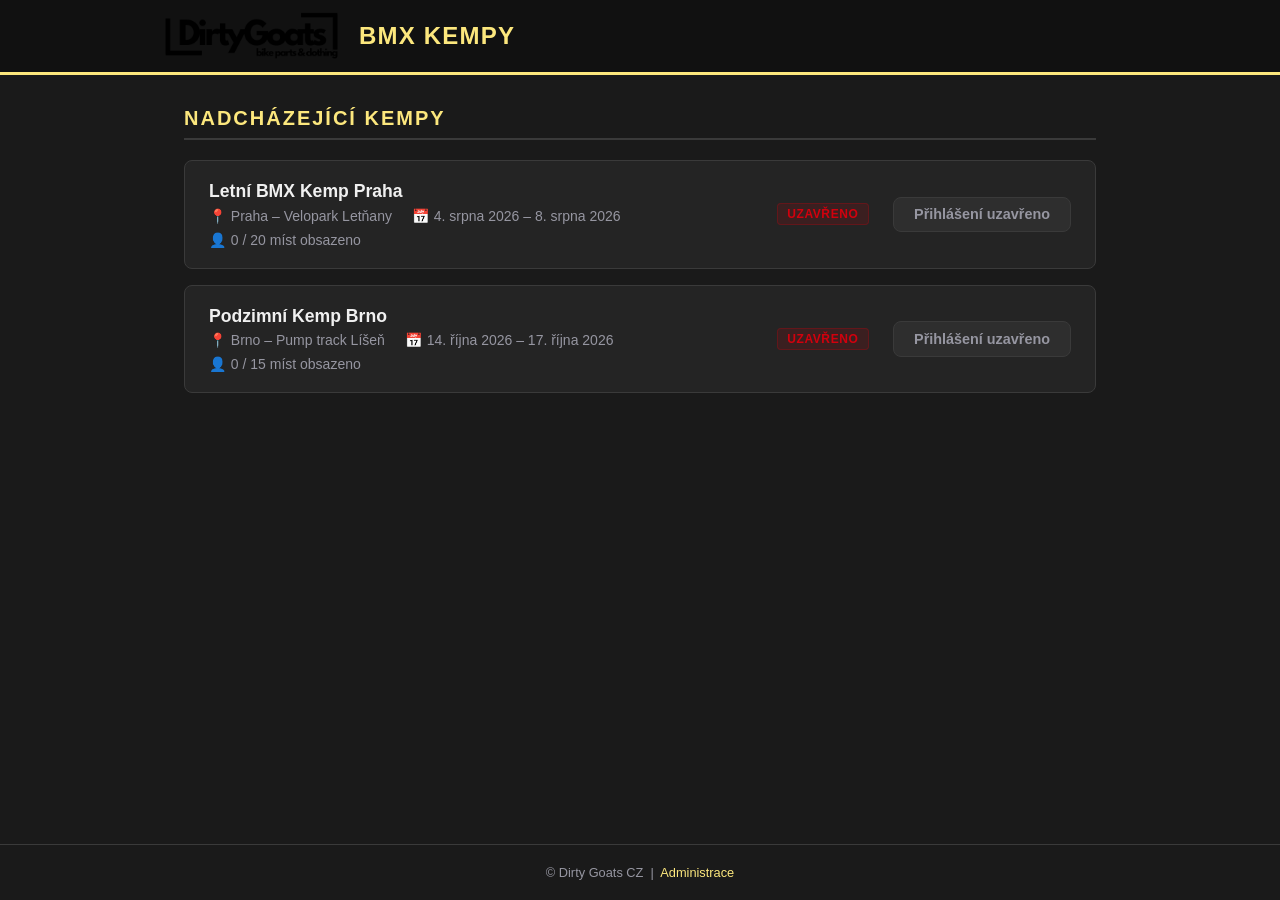
==== index.html @ 601b9ce9 "Initial commit — Dirty Goats BMX Kemp registration site Static GitHub Pages site with public camp li" ====
<!DOCTYPE html>
<html lang="cs">
<head>
  <meta charset="UTF-8">
  <meta name="viewport" content="width=device-width, initial-scale=1.0">
  <title>Dirty Goats – BMX Kempy</title>
  <link rel="icon" href="assets/logo.png">
  <link rel="stylesheet" href="assets/style.css">
</head>
<body>

  <header class="site-header">
    <div class="header-inner">
      <a href="index.html" class="logo-link">
        <img src="assets/logo.png" alt="Dirty Goats" class="logo">
      </a>
      <h1 class="site-title">BMX Kempy</h1>
    </div>
  </header>

  <main class="main-content">
    <section class="camps-section">
      <h2 class="section-title">Nadcházející kempy</h2>
      <div id="camps-list" class="camps-list">
        <div class="loading">Načítám kempy…</div>
      </div>
    </section>
  </main>

  <footer class="site-footer">
    <p>&copy; Dirty Goats CZ &nbsp;|&nbsp; <a href="admin/index.html">Administrace</a></p>
  </footer>

  <!-- Registration modal -->
  <div id="reg-modal" class="modal-overlay hidden" role="dialog" aria-modal="true" aria-labelledby="modal-title">
    <div class="modal-box">
      <button class="modal-close" id="modal-close-btn" aria-label="Zavřít">&times;</button>
      <h2 id="modal-title" class="modal-heading">Přihlášení na kemp</h2>
      <p id="modal-camp-name" class="modal-subheading"></p>
      <form id="reg-form" novalidate>
        <div class="form-group">
          <label for="rider-name">Jméno a příjmení jezdce <span class="req">*</span></label>
          <input type="text" id="rider-name" name="riderName" autocomplete="name" required>
        </div>
        <div class="form-group">
          <label for="contact-name">Kontaktní osoba <span class="req">*</span></label>
          <input type="text" id="contact-name" name="contactName" autocomplete="off" required>
        </div>
        <div class="form-group">
          <label for="contact-phone">Telefon kontaktní osoby <span class="req">*</span></label>
          <input type="tel" id="contact-phone" name="contactPhone" autocomplete="tel" required>
        </div>
        <div id="form-error" class="form-error hidden"></div>
        <button type="submit" class="btn btn-primary btn-full">Přihlásit se</button>
      </form>
    </div>
  </div>

  <!-- Success modal -->
  <div id="success-modal" class="modal-overlay hidden" role="dialog" aria-modal="true">
    <div class="modal-box modal-box--success">
      <div class="success-icon">✓</div>
      <h2>Přihláška odeslána!</h2>
      <p id="success-message"></p>
      <button class="btn btn-primary" id="success-close-btn">Zavřít</button>
    </div>
  </div>

  <script src="assets/data.js"></script>
  <script src="assets/app.js"></script>
</body>
</html>
---- assets/style.css ----
/* ===== Reset & Base ===== */
*, *::before, *::after { box-sizing: border-box; margin: 0; padding: 0; }

:root {
  --bg:        #1a1a1a;
  --bg-card:   #242424;
  --bg-card2:  #2e2e2e;
  --yellow:    #fce77d;
  --yellow-dk: #d4b800;
  --red:       #d2000d;
  --text:      #f0f0f0;
  --text-muted:#9696a1;
  --border:    #3a3a3a;
  --radius:    8px;
  --font:      'Segoe UI', Arial, sans-serif;
}

html { font-size: 16px; scroll-behavior: smooth; }
body {
  background: var(--bg);
  color: var(--text);
  font-family: var(--font);
  min-height: 100vh;
  display: flex;
  flex-direction: column;
}

a { color: var(--yellow); text-decoration: none; }
a:hover { text-decoration: underline; }

/* ===== Header ===== */
.site-header {
  background: #111;
  border-bottom: 3px solid var(--yellow);
  padding: 0.75rem 1.5rem;
}
.header-inner {
  max-width: 960px;
  margin: 0 auto;
  display: flex;
  align-items: center;
  gap: 1rem;
}
.logo { height: 48px; display: block; }
.site-title {
  font-size: 1.5rem;
  font-weight: 700;
  color: var(--yellow);
  letter-spacing: 0.05em;
  text-transform: uppercase;
}

/* ===== Main ===== */
.main-content {
  flex: 1;
  max-width: 960px;
  width: 100%;
  margin: 2rem auto;
  padding: 0 1.5rem;
}

.section-title {
  font-size: 1.25rem;
  font-weight: 700;
  color: var(--yellow);
  text-transform: uppercase;
  letter-spacing: 0.1em;
  margin-bottom: 1.25rem;
  padding-bottom: 0.5rem;
  border-bottom: 2px solid var(--border);
}

/* ===== Camp cards ===== */
.camps-list {
  display: flex;
  flex-direction: column;
  gap: 1rem;
}

.camp-card {
  background: var(--bg-card);
  border: 1px solid var(--border);
  border-radius: var(--radius);
  padding: 1.25rem 1.5rem;
  display: flex;
  align-items: center;
  gap: 1.5rem;
  transition: border-color 0.2s;
}
.camp-card:hover { border-color: var(--yellow); }

.camp-info { flex: 1; }
.camp-name {
  font-size: 1.1rem;
  font-weight: 700;
  color: var(--text);
  margin-bottom: 0.35rem;
}
.camp-meta {
  font-size: 0.875rem;
  color: var(--text-muted);
  display: flex;
  flex-wrap: wrap;
  gap: 0.5rem 1.25rem;
}
.camp-meta span::before { margin-right: 0.3rem; }
.camp-place::before  { content: "📍"; }
.camp-dates::before  { content: "📅"; }
.camp-spots::before  { content: "👤"; }

.camp-status-badge {
  font-size: 0.75rem;
  font-weight: 700;
  padding: 0.2rem 0.6rem;
  border-radius: 4px;
  text-transform: uppercase;
  letter-spacing: 0.05em;
  white-space: nowrap;
}
.badge-open   { background: #0db56e22; color: #0db56e; border: 1px solid #0db56e44; }
.badge-closed { background: #d2000d22; color: #d2000d; border: 1px solid #d2000d44; }
.badge-full   { background: #fce77d22; color: #d4b800; border: 1px solid #fce77d44; }

/* ===== Buttons ===== */
.btn {
  display: inline-block;
  padding: 0.55rem 1.25rem;
  border-radius: var(--radius);
  font-size: 0.9rem;
  font-weight: 700;
  cursor: pointer;
  border: none;
  transition: background 0.15s, transform 0.1s;
  text-align: center;
  white-space: nowrap;
}
.btn:active { transform: scale(0.97); }

.btn-primary {
  background: var(--yellow);
  color: #1a1a1a;
}
.btn-primary:hover { background: var(--yellow-dk); text-decoration: none; }

.btn-disabled {
  background: var(--bg-card2);
  color: var(--text-muted);
  cursor: not-allowed;
  border: 1px solid var(--border);
}

.btn-full { width: 100%; }

/* ===== Empty state ===== */
.empty-state {
  text-align: center;
  padding: 3rem 1rem;
  color: var(--text-muted);
}
.loading { text-align: center; padding: 2rem; color: var(--text-muted); }

/* ===== Modal ===== */
.modal-overlay {
  position: fixed;
  inset: 0;
  background: rgba(0,0,0,0.75);
  display: flex;
  align-items: center;
  justify-content: center;
  z-index: 1000;
  padding: 1rem;
}
.modal-overlay.hidden { display: none; }

.modal-box {
  background: var(--bg-card);
  border: 1px solid var(--border);
  border-radius: var(--radius);
  padding: 2rem;
  width: 100%;
  max-width: 440px;
  position: relative;
  animation: fadeUp 0.2s ease;
}

@keyframes fadeUp {
  from { opacity: 0; transform: translateY(16px); }
  to   { opacity: 1; transform: translateY(0); }
}

.modal-close {
  position: absolute;
  top: 0.75rem;
  right: 1rem;
  background: none;
  border: none;
  color: var(--text-muted);
  font-size: 1.5rem;
  cursor: pointer;
  line-height: 1;
}
.modal-close:hover { color: var(--text); }

.modal-heading {
  font-size: 1.2rem;
  font-weight: 700;
  color: var(--yellow);
  margin-bottom: 0.25rem;
}
.modal-subheading {
  font-size: 0.875rem;
  color: var(--text-muted);
  margin-bottom: 1.5rem;
}

/* ===== Form ===== */
.form-group {
  margin-bottom: 1rem;
}
.form-group label {
  display: block;
  font-size: 0.875rem;
  font-weight: 600;
  margin-bottom: 0.35rem;
  color: var(--text);
}
.form-group input {
  width: 100%;
  padding: 0.6rem 0.75rem;
  background: var(--bg);
  border: 1px solid var(--border);
  border-radius: var(--radius);
  color: var(--text);
  font-size: 0.95rem;
  font-family: var(--font);
  transition: border-color 0.15s;
}
.form-group input:focus {
  outline: none;
  border-color: var(--yellow);
}
.form-group input.invalid { border-color: var(--red); }
.req { color: var(--red); }

.form-error {
  background: #d2000d22;
  border: 1px solid #d2000d55;
  color: #ff6b6b;
  padding: 0.6rem 0.75rem;
  border-radius: var(--radius);
  font-size: 0.875rem;
  margin-bottom: 1rem;
}
.form-error.hidden { display: none; }

/* ===== Success modal ===== */
.modal-box--success { text-align: center; padding: 2.5rem; }
.success-icon {
  width: 60px;
  height: 60px;
  border-radius: 50%;
  background: #0db56e33;
  color: #0db56e;
  font-size: 2rem;
  display: flex;
  align-items: center;
  justify-content: center;
  margin: 0 auto 1rem;
  border: 2px solid #0db56e66;
}
.modal-box--success h2 { color: var(--yellow); margin-bottom: 0.5rem; }
.modal-box--success p  { color: var(--text-muted); margin-bottom: 1.5rem; font-size: 0.9rem; }

/* ===== Footer ===== */
.site-footer {
  text-align: center;
  padding: 1.25rem;
  font-size: 0.8rem;
  color: var(--text-muted);
  border-top: 1px solid var(--border);
}

/* ===== Responsive ===== */
@media (max-width: 600px) {
  .camp-card {
    flex-direction: column;
    align-items: flex-start;
    gap: 1rem;
  }
  .camp-card .btn { width: 100%; text-align: center; }
}
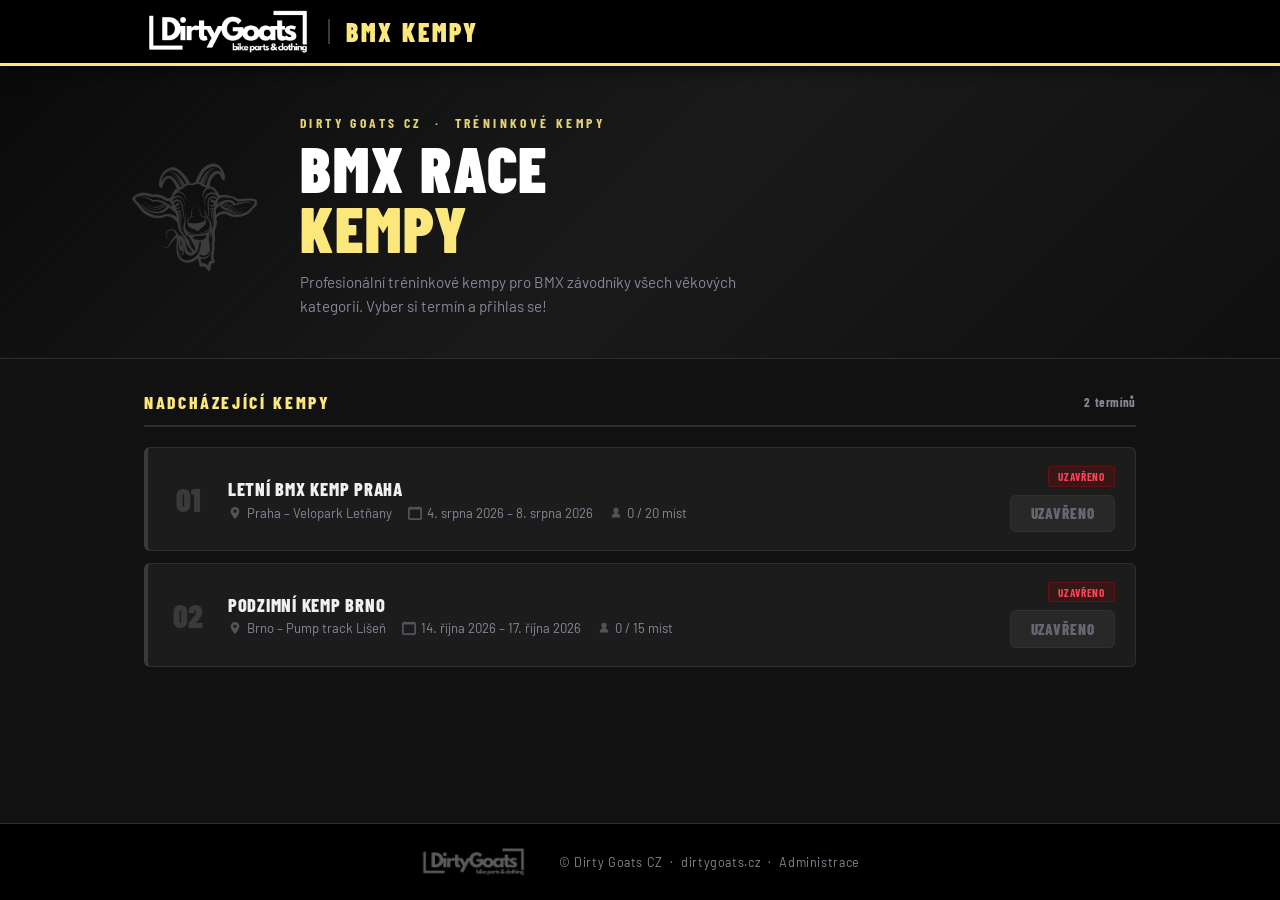
==== commit 5fcc7933: "Redesign with full Dirty Goats brand assets - Download and embed logo, favicon, mascot (goat), produ" ====
--- a/index.html
+++ b/index.html
@@ -4,7 +4,10 @@
   <meta charset="UTF-8">
   <meta name="viewport" content="width=device-width, initial-scale=1.0">
   <title>Dirty Goats – BMX Kempy</title>
-  <link rel="icon" href="assets/logo.png">
+  <link rel="icon" href="assets/brand/favicon.ico">
+  <link rel="preconnect" href="https://fonts.googleapis.com">
+  <link rel="preconnect" href="https://fonts.gstatic.com" crossorigin>
+  <link href="https://fonts.googleapis.com/css2?family=Barlow+Condensed:wght@400;600;700;800;900&family=Barlow:wght@400;500;600;700&display=swap" rel="stylesheet">
   <link rel="stylesheet" href="assets/style.css">
 </head>
 <body>
@@ -12,46 +15,66 @@
   <header class="site-header">
     <div class="header-inner">
       <a href="index.html" class="logo-link">
-        <img src="assets/logo.png" alt="Dirty Goats" class="logo">
+        <img src="assets/brand/logo.png" alt="Dirty Goats" class="logo">
       </a>
-      <h1 class="site-title">BMX Kempy</h1>
+      <span class="site-title">BMX Kempy</span>
     </div>
   </header>
 
+  <div class="hero">
+    <div class="hero-inner">
+      <img src="assets/brand/contact.png" alt="" class="hero-mascot" aria-hidden="true">
+      <div class="hero-text">
+        <div class="hero-eyebrow">Dirty Goats CZ &nbsp;·&nbsp; Tréninkové kempy</div>
+        <h1 class="hero-title">BMX Race<br><span>Kempy</span></h1>
+        <p class="hero-desc">Profesionální tréninkové kempy pro BMX závodníky všech věkových kategorií. Vyber si termín a přihlas se!</p>
+      </div>
+    </div>
+  </div>
+
   <main class="main-content">
-    <section class="camps-section">
+    <div class="section-header">
       <h2 class="section-title">Nadcházející kempy</h2>
-      <div id="camps-list" class="camps-list">
-        <div class="loading">Načítám kempy…</div>
-      </div>
-    </section>
+      <span class="section-count" id="camps-count"></span>
+    </div>
+    <div id="camps-list" class="camps-list">
+      <div class="loading">Načítám kempy…</div>
+    </div>
   </main>
 
   <footer class="site-footer">
-    <p>&copy; Dirty Goats CZ &nbsp;|&nbsp; <a href="admin/index.html">Administrace</a></p>
+    <div class="footer-inner">
+      <img src="assets/brand/logo.png" alt="Dirty Goats" class="footer-logo">
+      <p class="footer-text">
+        &copy; Dirty Goats CZ &nbsp;·&nbsp;
+        <a href="https://www.dirtygoats.cz" target="_blank" rel="noopener">dirtygoats.cz</a>
+        &nbsp;·&nbsp;
+        <a href="admin/index.html">Administrace</a>
+      </p>
+    </div>
   </footer>
 
   <!-- Registration modal -->
   <div id="reg-modal" class="modal-overlay hidden" role="dialog" aria-modal="true" aria-labelledby="modal-title">
     <div class="modal-box">
       <button class="modal-close" id="modal-close-btn" aria-label="Zavřít">&times;</button>
-      <h2 id="modal-title" class="modal-heading">Přihlášení na kemp</h2>
+      <h2 id="modal-title" class="modal-heading">Přihlásit se</h2>
       <p id="modal-camp-name" class="modal-subheading"></p>
       <form id="reg-form" novalidate>
         <div class="form-group">
           <label for="rider-name">Jméno a příjmení jezdce <span class="req">*</span></label>
-          <input type="text" id="rider-name" name="riderName" autocomplete="name" required>
+          <input type="text" id="rider-name" name="riderName" autocomplete="name" placeholder="Jan Novák" required>
         </div>
         <div class="form-group">
           <label for="contact-name">Kontaktní osoba <span class="req">*</span></label>
-          <input type="text" id="contact-name" name="contactName" autocomplete="off" required>
+          <input type="text" id="contact-name" name="contactName" autocomplete="off" placeholder="Rodič / zákonný zástupce" required>
         </div>
         <div class="form-group">
           <label for="contact-phone">Telefon kontaktní osoby <span class="req">*</span></label>
-          <input type="tel" id="contact-phone" name="contactPhone" autocomplete="tel" required>
+          <input type="tel" id="contact-phone" name="contactPhone" autocomplete="tel" placeholder="+420 777 123 456" required>
         </div>
         <div id="form-error" class="form-error hidden"></div>
-        <button type="submit" class="btn btn-primary btn-full">Přihlásit se</button>
+        <button type="submit" class="btn btn-primary btn-full">Odeslat přihlášku</button>
       </form>
     </div>
   </div>
--- a/assets/style.css
+++ b/assets/style.css
@@ -1,18 +1,26 @@
 /* ===== Reset & Base ===== */
 *, *::before, *::after { box-sizing: border-box; margin: 0; padding: 0; }
 
+@import url('https://fonts.googleapis.com/css2?family=Barlow+Condensed:wght@400;600;700;800;900&family=Barlow:wght@400;500;600;700&display=swap');
+
 :root {
-  --bg:        #1a1a1a;
-  --bg-card:   #242424;
-  --bg-card2:  #2e2e2e;
+  --bg:        #111111;
+  --bg-card:   #1c1c1c;
+  --bg-card2:  #252525;
+  --bg-card3:  #2e2e2e;
   --yellow:    #fce77d;
-  --yellow-dk: #d4b800;
+  --yellow-dk: #c9b535;
+  --yellow-lt: #fef3bc;
   --red:       #d2000d;
+  --red-dk:    #a8000a;
+  --green:     #0db56e;
   --text:      #f0f0f0;
-  --text-muted:#9696a1;
-  --border:    #3a3a3a;
-  --radius:    8px;
-  --font:      'Segoe UI', Arial, sans-serif;
+  --text-muted:#888899;
+  --border:    #2e2e2e;
+  --border2:   #3a3a3a;
+  --radius:    6px;
+  --font:      'Barlow', 'Segoe UI', Arial, sans-serif;
+  --font-cond: 'Barlow Condensed', 'Arial Narrow', Arial, sans-serif;
 }
 
 html { font-size: 16px; scroll-behavior: smooth; }
@@ -30,151 +38,303 @@
 
 /* ===== Header ===== */
 .site-header {
-  background: #111;
+  background: #000;
   border-bottom: 3px solid var(--yellow);
-  padding: 0.75rem 1.5rem;
+  position: sticky;
+  top: 0;
+  z-index: 100;
+  box-shadow: 0 2px 20px rgba(0,0,0,0.6);
 }
 .header-inner {
-  max-width: 960px;
+  max-width: 1040px;
   margin: 0 auto;
+  padding: 0.6rem 1.5rem;
   display: flex;
   align-items: center;
   gap: 1rem;
 }
-.logo { height: 48px; display: block; }
+.logo-link { display: flex; align-items: center; flex-shrink: 0; }
+.logo {
+  height: 44px;
+  display: block;
+  /* Invert black logo to white for dark header */
+  filter: invert(1);
+}
 .site-title {
-  font-size: 1.5rem;
+  font-family: var(--font-cond);
+  font-size: 1.6rem;
+  font-weight: 900;
+  color: var(--yellow);
+  letter-spacing: 0.12em;
+  text-transform: uppercase;
+  padding-left: 1rem;
+  border-left: 2px solid var(--border2);
+  line-height: 1;
+}
+
+/* ===== Hero ===== */
+.hero {
+  background: linear-gradient(135deg, #0a0a0a 0%, #1a1a1a 50%, #0f0f0f 100%);
+  border-bottom: 1px solid var(--border);
+  padding: 3rem 1.5rem 2.5rem;
+  position: relative;
+  overflow: hidden;
+}
+.hero::before {
+  content: '';
+  position: absolute;
+  inset: 0;
+  background:
+    repeating-linear-gradient(
+      -45deg,
+      transparent,
+      transparent 40px,
+      rgba(252,231,125,0.018) 40px,
+      rgba(252,231,125,0.018) 41px
+    );
+  pointer-events: none;
+}
+.hero-inner {
+  max-width: 1040px;
+  margin: 0 auto;
+  display: flex;
+  align-items: center;
+  gap: 2.5rem;
+  position: relative;
+  z-index: 1;
+}
+.hero-mascot {
+  width: 140px;
+  flex-shrink: 0;
+  filter: invert(1) opacity(0.18);
+  pointer-events: none;
+  user-select: none;
+}
+.hero-text { flex: 1; }
+.hero-eyebrow {
+  font-family: var(--font-cond);
+  font-size: 0.85rem;
   font-weight: 700;
+  letter-spacing: 0.25em;
+  text-transform: uppercase;
   color: var(--yellow);
-  letter-spacing: 0.05em;
-  text-transform: uppercase;
+  margin-bottom: 0.4rem;
+  opacity: 0.9;
+}
+.hero-title {
+  font-family: var(--font-cond);
+  font-size: clamp(2.4rem, 6vw, 4rem);
+  font-weight: 900;
+  line-height: 0.95;
+  text-transform: uppercase;
+  letter-spacing: 0.03em;
+  color: #fff;
+  margin-bottom: 0.75rem;
+}
+.hero-title span { color: var(--yellow); }
+.hero-desc {
+  font-size: 0.95rem;
+  color: var(--text-muted);
+  line-height: 1.55;
+  max-width: 480px;
 }
 
 /* ===== Main ===== */
 .main-content {
   flex: 1;
-  max-width: 960px;
+  max-width: 1040px;
   width: 100%;
-  margin: 2rem auto;
-  padding: 0 1.5rem;
-}
-
+  margin: 0 auto;
+  padding: 2rem 1.5rem;
+}
+
+.section-header {
+  display: flex;
+  align-items: center;
+  gap: 0.75rem;
+  margin-bottom: 1.25rem;
+  padding-bottom: 0.75rem;
+  border-bottom: 2px solid var(--border);
+}
 .section-title {
-  font-size: 1.25rem;
+  font-family: var(--font-cond);
+  font-size: 1.1rem;
+  font-weight: 800;
+  color: var(--yellow);
+  text-transform: uppercase;
+  letter-spacing: 0.15em;
+  flex: 1;
+}
+.section-count {
+  font-family: var(--font-cond);
+  font-size: 0.8rem;
   font-weight: 700;
-  color: var(--yellow);
-  text-transform: uppercase;
-  letter-spacing: 0.1em;
-  margin-bottom: 1.25rem;
-  padding-bottom: 0.5rem;
-  border-bottom: 2px solid var(--border);
+  color: var(--text-muted);
+  letter-spacing: 0.05em;
 }
 
 /* ===== Camp cards ===== */
 .camps-list {
   display: flex;
   flex-direction: column;
-  gap: 1rem;
+  gap: 0.75rem;
 }
 
 .camp-card {
   background: var(--bg-card);
   border: 1px solid var(--border);
+  border-left: 4px solid var(--border2);
   border-radius: var(--radius);
-  padding: 1.25rem 1.5rem;
-  display: flex;
-  align-items: center;
-  gap: 1.5rem;
-  transition: border-color 0.2s;
-}
-.camp-card:hover { border-color: var(--yellow); }
-
-.camp-info { flex: 1; }
+  padding: 1.1rem 1.25rem;
+  display: flex;
+  align-items: center;
+  gap: 1.25rem;
+  transition: border-color 0.2s, background 0.2s, transform 0.15s;
+  position: relative;
+}
+.camp-card:hover {
+  border-color: var(--border2);
+  border-left-color: var(--yellow);
+  background: var(--bg-card2);
+  transform: translateX(2px);
+}
+
+.camp-number {
+  font-family: var(--font-cond);
+  font-size: 2rem;
+  font-weight: 900;
+  color: var(--border2);
+  line-height: 1;
+  flex-shrink: 0;
+  width: 2.5rem;
+  text-align: center;
+  user-select: none;
+}
+
+.camp-info { flex: 1; min-width: 0; }
 .camp-name {
-  font-size: 1.1rem;
+  font-family: var(--font-cond);
+  font-size: 1.15rem;
+  font-weight: 800;
+  color: var(--text);
+  text-transform: uppercase;
+  letter-spacing: 0.04em;
+  margin-bottom: 0.3rem;
+  white-space: nowrap;
+  overflow: hidden;
+  text-overflow: ellipsis;
+}
+.camp-meta {
+  font-size: 0.82rem;
+  color: var(--text-muted);
+  display: flex;
+  flex-wrap: wrap;
+  gap: 0.35rem 1rem;
+  align-items: center;
+}
+.camp-meta-item {
+  display: flex;
+  align-items: center;
+  gap: 0.3rem;
+}
+.camp-meta-icon {
+  width: 14px;
+  height: 14px;
+  opacity: 0.5;
+  flex-shrink: 0;
+}
+
+.camp-card-right {
+  display: flex;
+  flex-direction: column;
+  align-items: flex-end;
+  gap: 0.5rem;
+  flex-shrink: 0;
+}
+
+.camp-status-badge {
+  font-family: var(--font-cond);
+  font-size: 0.7rem;
   font-weight: 700;
-  color: var(--text);
-  margin-bottom: 0.35rem;
-}
-.camp-meta {
-  font-size: 0.875rem;
-  color: var(--text-muted);
-  display: flex;
-  flex-wrap: wrap;
-  gap: 0.5rem 1.25rem;
-}
-.camp-meta span::before { margin-right: 0.3rem; }
-.camp-place::before  { content: "📍"; }
-.camp-dates::before  { content: "📅"; }
-.camp-spots::before  { content: "👤"; }
-
-.camp-status-badge {
-  font-size: 0.75rem;
-  font-weight: 700;
-  padding: 0.2rem 0.6rem;
-  border-radius: 4px;
-  text-transform: uppercase;
-  letter-spacing: 0.05em;
+  padding: 0.18rem 0.55rem;
+  border-radius: 3px;
+  text-transform: uppercase;
+  letter-spacing: 0.08em;
   white-space: nowrap;
 }
-.badge-open   { background: #0db56e22; color: #0db56e; border: 1px solid #0db56e44; }
-.badge-closed { background: #d2000d22; color: #d2000d; border: 1px solid #d2000d44; }
-.badge-full   { background: #fce77d22; color: #d4b800; border: 1px solid #fce77d44; }
+.badge-open   { background: rgba(13,181,110,0.15); color: #0db56e; border: 1px solid rgba(13,181,110,0.3); }
+.badge-closed { background: rgba(210,0,13,0.15);   color: #ff4455; border: 1px solid rgba(210,0,13,0.3); }
+.badge-full   { background: rgba(252,231,125,0.12); color: var(--yellow); border: 1px solid rgba(252,231,125,0.3); }
 
 /* ===== Buttons ===== */
 .btn {
   display: inline-block;
-  padding: 0.55rem 1.25rem;
+  padding: 0.55rem 1.2rem;
   border-radius: var(--radius);
-  font-size: 0.9rem;
-  font-weight: 700;
+  font-family: var(--font-cond);
+  font-size: 0.95rem;
+  font-weight: 800;
+  letter-spacing: 0.06em;
+  text-transform: uppercase;
   cursor: pointer;
   border: none;
-  transition: background 0.15s, transform 0.1s;
+  transition: background 0.15s, transform 0.1s, color 0.15s;
   text-align: center;
   white-space: nowrap;
+  line-height: 1.2;
 }
 .btn:active { transform: scale(0.97); }
+.btn:hover  { text-decoration: none; }
 
 .btn-primary {
   background: var(--yellow);
-  color: #1a1a1a;
-}
-.btn-primary:hover { background: var(--yellow-dk); text-decoration: none; }
+  color: #111;
+}
+.btn-primary:hover { background: var(--yellow-lt); color: #000; }
 
 .btn-disabled {
-  background: var(--bg-card2);
+  background: var(--bg-card3);
   color: var(--text-muted);
   cursor: not-allowed;
-  border: 1px solid var(--border);
-}
-
-.btn-full { width: 100%; }
+  border: 1px solid var(--border2);
+  opacity: 0.7;
+}
+
+.btn-full { width: 100%; display: block; }
 
 /* ===== Empty state ===== */
 .empty-state {
   text-align: center;
   padding: 3rem 1rem;
   color: var(--text-muted);
-}
-.loading { text-align: center; padding: 2rem; color: var(--text-muted); }
+  font-family: var(--font-cond);
+  font-size: 1rem;
+  letter-spacing: 0.05em;
+}
+.loading {
+  text-align: center;
+  padding: 2rem;
+  color: var(--text-muted);
+}
 
 /* ===== Modal ===== */
 .modal-overlay {
   position: fixed;
   inset: 0;
-  background: rgba(0,0,0,0.75);
+  background: rgba(0,0,0,0.82);
   display: flex;
   align-items: center;
   justify-content: center;
   z-index: 1000;
   padding: 1rem;
+  backdrop-filter: blur(4px);
 }
 .modal-overlay.hidden { display: none; }
 
 .modal-box {
   background: var(--bg-card);
-  border: 1px solid var(--border);
+  border: 1px solid var(--border2);
+  border-top: 3px solid var(--yellow);
   border-radius: var(--radius);
   padding: 2rem;
   width: 100%;
@@ -184,7 +344,7 @@
 }
 
 @keyframes fadeUp {
-  from { opacity: 0; transform: translateY(16px); }
+  from { opacity: 0; transform: translateY(20px); }
   to   { opacity: 1; transform: translateY(0); }
 }
 
@@ -198,14 +358,18 @@
   font-size: 1.5rem;
   cursor: pointer;
   line-height: 1;
+  padding: 0.2rem;
 }
 .modal-close:hover { color: var(--text); }
 
 .modal-heading {
-  font-size: 1.2rem;
-  font-weight: 700;
+  font-family: var(--font-cond);
+  font-size: 1.3rem;
+  font-weight: 900;
   color: var(--yellow);
-  margin-bottom: 0.25rem;
+  text-transform: uppercase;
+  letter-spacing: 0.08em;
+  margin-bottom: 0.2rem;
 }
 .modal-subheading {
   font-size: 0.875rem;
@@ -214,78 +378,119 @@
 }
 
 /* ===== Form ===== */
-.form-group {
-  margin-bottom: 1rem;
-}
+.form-group { margin-bottom: 1rem; }
 .form-group label {
   display: block;
-  font-size: 0.875rem;
-  font-weight: 600;
+  font-family: var(--font-cond);
+  font-size: 0.8rem;
+  font-weight: 700;
+  letter-spacing: 0.1em;
+  text-transform: uppercase;
   margin-bottom: 0.35rem;
-  color: var(--text);
+  color: var(--text-muted);
 }
 .form-group input {
   width: 100%;
-  padding: 0.6rem 0.75rem;
+  padding: 0.65rem 0.85rem;
   background: var(--bg);
-  border: 1px solid var(--border);
+  border: 1px solid var(--border2);
   border-radius: var(--radius);
   color: var(--text);
   font-size: 0.95rem;
   font-family: var(--font);
-  transition: border-color 0.15s;
+  transition: border-color 0.15s, box-shadow 0.15s;
 }
 .form-group input:focus {
   outline: none;
   border-color: var(--yellow);
+  box-shadow: 0 0 0 3px rgba(252,231,125,0.12);
 }
 .form-group input.invalid { border-color: var(--red); }
 .req { color: var(--red); }
 
 .form-error {
-  background: #d2000d22;
-  border: 1px solid #d2000d55;
+  background: rgba(210,0,13,0.12);
+  border: 1px solid rgba(210,0,13,0.4);
   color: #ff6b6b;
-  padding: 0.6rem 0.75rem;
+  padding: 0.65rem 0.85rem;
   border-radius: var(--radius);
   font-size: 0.875rem;
   margin-bottom: 1rem;
-}
+  display: flex;
+  gap: 0.5rem;
+  align-items: center;
+}
+.form-error::before { content: '⚠'; }
 .form-error.hidden { display: none; }
 
 /* ===== Success modal ===== */
 .modal-box--success { text-align: center; padding: 2.5rem; }
 .success-icon {
-  width: 60px;
-  height: 60px;
+  width: 64px;
+  height: 64px;
   border-radius: 50%;
-  background: #0db56e33;
-  color: #0db56e;
+  background: rgba(13,181,110,0.15);
+  color: var(--green);
   font-size: 2rem;
   display: flex;
   align-items: center;
   justify-content: center;
   margin: 0 auto 1rem;
-  border: 2px solid #0db56e66;
-}
-.modal-box--success h2 { color: var(--yellow); margin-bottom: 0.5rem; }
-.modal-box--success p  { color: var(--text-muted); margin-bottom: 1.5rem; font-size: 0.9rem; }
+  border: 2px solid rgba(13,181,110,0.4);
+}
+.modal-box--success h2 {
+  font-family: var(--font-cond);
+  font-size: 1.4rem;
+  font-weight: 900;
+  text-transform: uppercase;
+  letter-spacing: 0.08em;
+  color: var(--yellow);
+  margin-bottom: 0.5rem;
+}
+.modal-box--success p { color: var(--text-muted); margin-bottom: 1.5rem; font-size: 0.9rem; }
 
 /* ===== Footer ===== */
 .site-footer {
+  background: #000;
+  border-top: 1px solid var(--border);
+  padding: 1.5rem;
   text-align: center;
-  padding: 1.25rem;
-  font-size: 0.8rem;
-  color: var(--text-muted);
-  border-top: 1px solid var(--border);
-}
+}
+.footer-inner {
+  max-width: 1040px;
+  margin: 0 auto;
+  display: flex;
+  align-items: center;
+  justify-content: center;
+  flex-wrap: wrap;
+  gap: 0.75rem 2rem;
+}
+.footer-logo {
+  height: 28px;
+  filter: invert(1);
+  opacity: 0.35;
+}
+.footer-text {
+  font-size: 0.78rem;
+  color: var(--text-muted);
+  letter-spacing: 0.05em;
+}
+.footer-text a { color: var(--text-muted); }
+.footer-text a:hover { color: var(--yellow); text-decoration: none; }
 
 /* ===== Responsive ===== */
-@media (max-width: 600px) {
+@media (max-width: 680px) {
+  .hero-mascot { display: none; }
+  .camp-number { display: none; }
   .camp-card {
-    flex-direction: column;
-    align-items: flex-start;
-    gap: 1rem;
+    flex-wrap: wrap;
+    gap: 0.75rem;
   }
-  .camp-card .btn { width: 100%; text-align: center; }
-}
+  .camp-card-right {
+    flex-direction: row;
+    align-items: center;
+    width: 100%;
+    justify-content: space-between;
+  }
+  .camp-card-right .btn { flex: 1; text-align: center; }
+}
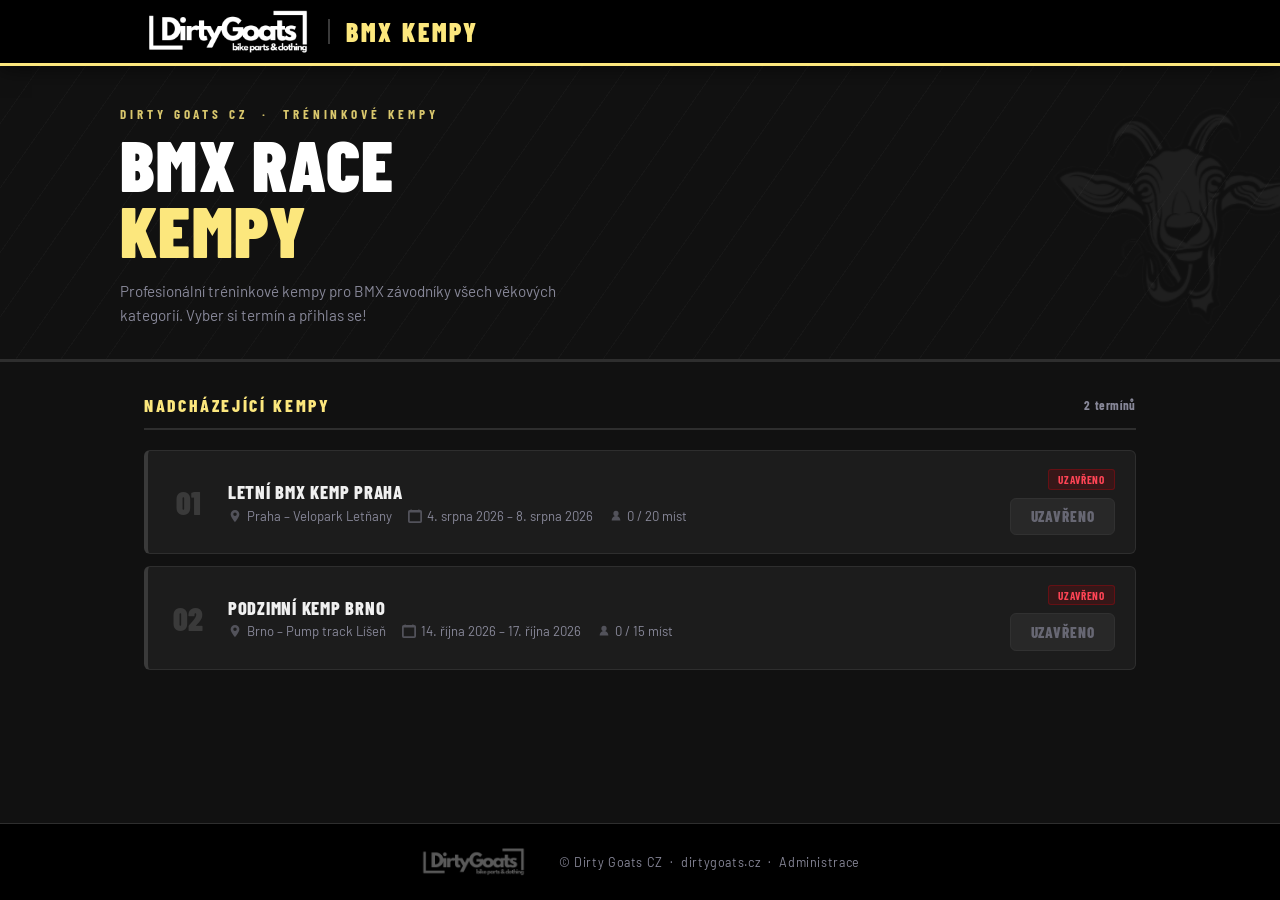
==== commit 164cbf64: "Fix hero layout and logo rendering - Remove mascot img element, use CSS ::after watermark instead   " ====
--- a/index.html
+++ b/index.html
@@ -23,7 +23,6 @@
 
   <div class="hero">
     <div class="hero-inner">
-      <img src="assets/brand/contact.png" alt="" class="hero-mascot" aria-hidden="true">
       <div class="hero-text">
         <div class="hero-eyebrow">Dirty Goats CZ &nbsp;·&nbsp; Tréninkové kempy</div>
         <h1 class="hero-title">BMX Race<br><span>Kempy</span></h1>
@@ -33,6 +32,7 @@
   </div>
 
   <main class="main-content">
+
     <div class="section-header">
       <h2 class="section-title">Nadcházející kempy</h2>
       <span class="section-count" id="camps-count"></span>
--- a/assets/style.css
+++ b/assets/style.css
@@ -57,8 +57,8 @@
 .logo {
   height: 44px;
   display: block;
-  /* Invert black logo to white for dark header */
-  filter: invert(1);
+  /* Force logo white on dark background */
+  filter: brightness(0) invert(1);
 }
 .site-title {
   font-family: var(--font-cond);
@@ -74,69 +74,73 @@
 
 /* ===== Hero ===== */
 .hero {
-  background: linear-gradient(135deg, #0a0a0a 0%, #1a1a1a 50%, #0f0f0f 100%);
-  border-bottom: 1px solid var(--border);
-  padding: 3rem 1.5rem 2.5rem;
+  background: #111;
+  border-bottom: 3px solid var(--border);
+  padding: 2.5rem 1.5rem 2rem;
   position: relative;
   overflow: hidden;
 }
+/* diagonal stripe texture */
 .hero::before {
   content: '';
   position: absolute;
   inset: 0;
-  background:
-    repeating-linear-gradient(
-      -45deg,
-      transparent,
-      transparent 40px,
-      rgba(252,231,125,0.018) 40px,
-      rgba(252,231,125,0.018) 41px
-    );
+  background: repeating-linear-gradient(
+    -55deg,
+    transparent,
+    transparent 36px,
+    rgba(255,255,255,0.025) 36px,
+    rgba(255,255,255,0.025) 37px
+  );
   pointer-events: none;
+}
+/* goat watermark on the right via CSS background */
+.hero::after {
+  content: '';
+  position: absolute;
+  right: -30px;
+  top: 50%;
+  transform: translateY(-50%);
+  width: 280px;
+  height: 280px;
+  background: url('../assets/brand/contact.png') center/contain no-repeat;
+  opacity: 0.06;
+  pointer-events: none;
+  mix-blend-mode: luminosity;
 }
 .hero-inner {
   max-width: 1040px;
   margin: 0 auto;
-  display: flex;
-  align-items: center;
-  gap: 2.5rem;
   position: relative;
   z-index: 1;
 }
-.hero-mascot {
-  width: 140px;
-  flex-shrink: 0;
-  filter: invert(1) opacity(0.18);
-  pointer-events: none;
-  user-select: none;
-}
-.hero-text { flex: 1; }
+.hero-text { max-width: 640px; }
 .hero-eyebrow {
   font-family: var(--font-cond);
-  font-size: 0.85rem;
+  font-size: 0.82rem;
   font-weight: 700;
-  letter-spacing: 0.25em;
+  letter-spacing: 0.3em;
   text-transform: uppercase;
   color: var(--yellow);
-  margin-bottom: 0.4rem;
-  opacity: 0.9;
+  margin-bottom: 0.5rem;
+  opacity: 0.85;
 }
 .hero-title {
   font-family: var(--font-cond);
-  font-size: clamp(2.4rem, 6vw, 4rem);
+  font-size: clamp(2.8rem, 7vw, 4.5rem);
   font-weight: 900;
-  line-height: 0.95;
-  text-transform: uppercase;
-  letter-spacing: 0.03em;
+  line-height: 0.92;
+  text-transform: uppercase;
+  letter-spacing: 0.02em;
   color: #fff;
-  margin-bottom: 0.75rem;
+  margin-bottom: 1rem;
 }
 .hero-title span { color: var(--yellow); }
 .hero-desc {
   font-size: 0.95rem;
   color: var(--text-muted);
-  line-height: 1.55;
-  max-width: 480px;
+  line-height: 1.6;
+  max-width: 500px;
 }
 
 /* ===== Main ===== */
@@ -467,7 +471,7 @@
 }
 .footer-logo {
   height: 28px;
-  filter: invert(1);
+  filter: brightness(0) invert(1);
   opacity: 0.35;
 }
 .footer-text {
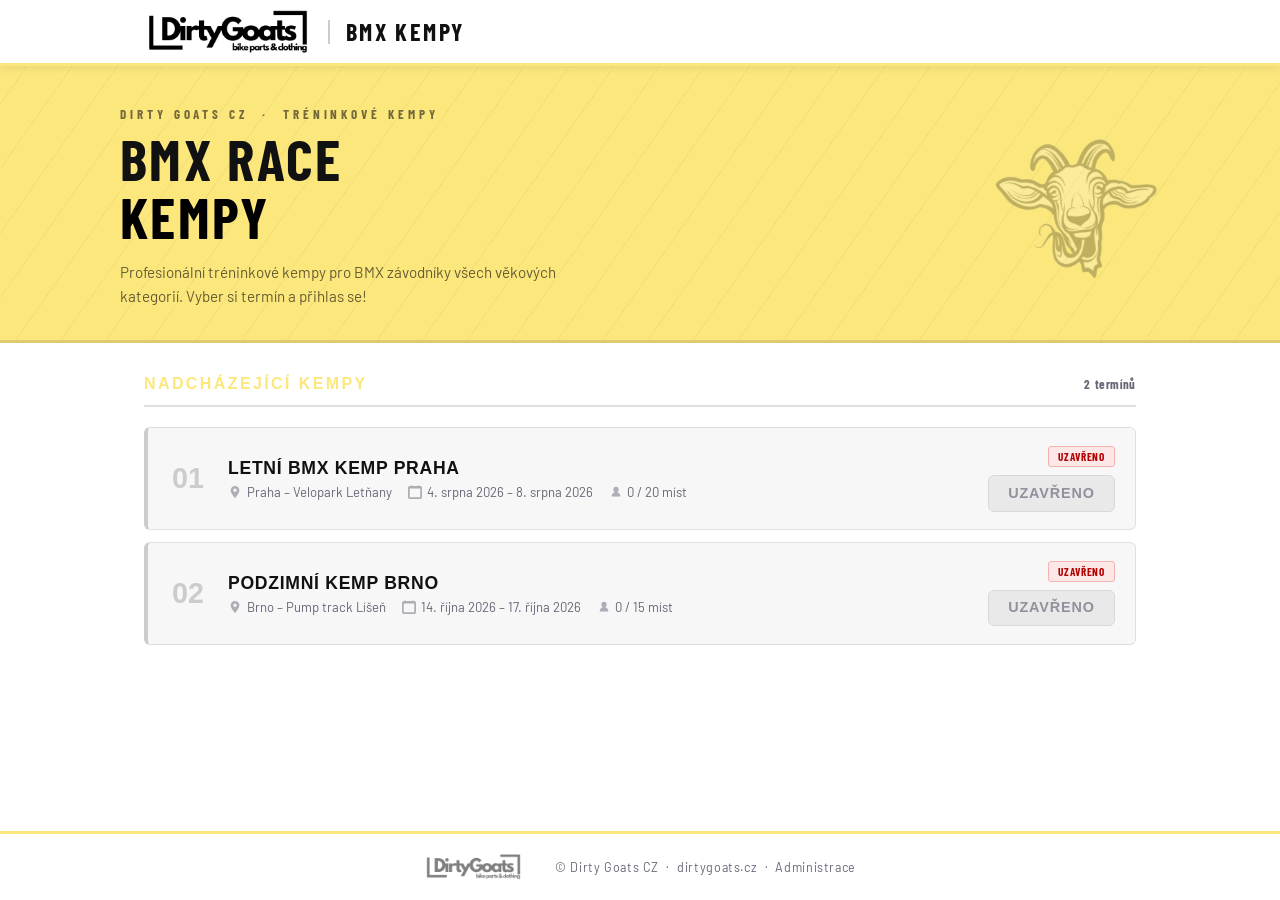
==== commit 9baa0e2e: "White header/footer, hero flex layout with aligned mascot - Header and footer: white background, yel" ====
--- a/index.html
+++ b/index.html
@@ -24,10 +24,12 @@
   <div class="hero">
     <div class="hero-inner">
       <div class="hero-text">
+
         <div class="hero-eyebrow">Dirty Goats CZ &nbsp;·&nbsp; Tréninkové kempy</div>
         <h1 class="hero-title">BMX Race<br><span>Kempy</span></h1>
         <p class="hero-desc">Profesionální tréninkové kempy pro BMX závodníky všech věkových kategorií. Vyber si termín a přihlas se!</p>
       </div>
+      <img src="assets/brand/contact.png" alt="" class="hero-mascot-img" aria-hidden="true">
     </div>
   </div>
 
--- a/assets/style.css
+++ b/assets/style.css
@@ -4,20 +4,20 @@
 @import url('https://fonts.googleapis.com/css2?family=Barlow+Condensed:wght@400;600;700;800;900&family=Barlow:wght@400;500;600;700&display=swap');
 
 :root {
-  --bg:        #111111;
-  --bg-card:   #1c1c1c;
-  --bg-card2:  #252525;
-  --bg-card3:  #2e2e2e;
+  --bg:        #ffffff;
+  --bg-card:   #f7f7f7;
+  --bg-card2:  #efefef;
+  --bg-card3:  #e4e4e4;
   --yellow:    #fce77d;
-  --yellow-dk: #c9b535;
-  --yellow-lt: #fef3bc;
-  --red:       #d2000d;
-  --red-dk:    #a8000a;
-  --green:     #0db56e;
-  --text:      #f0f0f0;
-  --text-muted:#888899;
-  --border:    #2e2e2e;
-  --border2:   #3a3a3a;
+  --yellow-dk: #e8c800;
+  --yellow-lt: #fff8d6;
+  --red:       #cc0000;
+  --red-dk:    #990000;
+  --green:     #007a48;
+  --text:      #111111;
+  --text-muted:#666677;
+  --border:    #e0e0e0;
+  --border2:   #cccccc;
   --radius:    6px;
   --font:      'Barlow', 'Segoe UI', Arial, sans-serif;
   --font-cond: 'Barlow Condensed', 'Arial Narrow', Arial, sans-serif;
@@ -38,12 +38,12 @@
 
 /* ===== Header ===== */
 .site-header {
-  background: #000;
+  background: #fff;
   border-bottom: 3px solid var(--yellow);
   position: sticky;
   top: 0;
   z-index: 100;
-  box-shadow: 0 2px 20px rgba(0,0,0,0.6);
+  box-shadow: 0 2px 8px rgba(0,0,0,0.08);
 }
 .header-inner {
   max-width: 1040px;
@@ -57,15 +57,13 @@
 .logo {
   height: 44px;
   display: block;
-  /* Force logo white on dark background */
-  filter: brightness(0) invert(1);
 }
 .site-title {
   font-family: var(--font-cond);
-  font-size: 1.6rem;
-  font-weight: 900;
-  color: var(--yellow);
-  letter-spacing: 0.12em;
+  font-size: 1.5rem;
+  font-weight: 700;
+  color: #111;
+  letter-spacing: 0.1em;
   text-transform: uppercase;
   padding-left: 1rem;
   border-left: 2px solid var(--border2);
@@ -74,8 +72,8 @@
 
 /* ===== Hero ===== */
 .hero {
-  background: #111;
-  border-bottom: 3px solid var(--border);
+  background: var(--yellow);
+  border-bottom: 3px solid rgba(0,0,0,0.12);
   padding: 2.5rem 1.5rem 2rem;
   position: relative;
   overflow: hidden;
@@ -89,56 +87,56 @@
     -55deg,
     transparent,
     transparent 36px,
-    rgba(255,255,255,0.025) 36px,
-    rgba(255,255,255,0.025) 37px
+    rgba(0,0,0,0.04) 36px,
+    rgba(0,0,0,0.04) 37px
   );
   pointer-events: none;
-}
-/* goat watermark on the right via CSS background */
-.hero::after {
-  content: '';
-  position: absolute;
-  right: -30px;
-  top: 50%;
-  transform: translateY(-50%);
-  width: 280px;
-  height: 280px;
-  background: url('../assets/brand/contact.png') center/contain no-repeat;
-  opacity: 0.06;
-  pointer-events: none;
-  mix-blend-mode: luminosity;
 }
 .hero-inner {
   max-width: 1040px;
   margin: 0 auto;
   position: relative;
   z-index: 1;
-}
-.hero-text { max-width: 640px; }
+  display: flex;
+  align-items: center;
+  justify-content: space-between;
+  gap: 2rem;
+}
+.hero-text { flex: 1; }
+/* goat watermark — mix-blend-mode:multiply makes white pixels vanish on yellow bg */
+.hero-mascot-img {
+  width: 180px;
+  height: 180px;
+  flex-shrink: 0;
+  object-fit: contain;
+  mix-blend-mode: multiply;
+  opacity: 0.25;
+  pointer-events: none;
+  user-select: none;
+}
 .hero-eyebrow {
   font-family: var(--font-cond);
   font-size: 0.82rem;
   font-weight: 700;
   letter-spacing: 0.3em;
   text-transform: uppercase;
-  color: var(--yellow);
+  color: rgba(0,0,0,0.55);
   margin-bottom: 0.5rem;
-  opacity: 0.85;
 }
 .hero-title {
   font-family: var(--font-cond);
-  font-size: clamp(2.8rem, 7vw, 4.5rem);
-  font-weight: 900;
-  line-height: 0.92;
-  text-transform: uppercase;
-  letter-spacing: 0.02em;
-  color: #fff;
-  margin-bottom: 1rem;
-}
-.hero-title span { color: var(--yellow); }
+  font-size: clamp(2.4rem, 5.5vw, 3.6rem);
+  font-weight: 700;
+  line-height: 1;
+  text-transform: uppercase;
+  letter-spacing: 0.04em;
+  color: #111;
+  margin-bottom: 0.9rem;
+}
+.hero-title span { color: #000; }
 .hero-desc {
   font-size: 0.95rem;
-  color: var(--text-muted);
+  color: rgba(0,0,0,0.6);
   line-height: 1.6;
   max-width: 500px;
 }
@@ -162,8 +160,8 @@
 }
 .section-title {
   font-family: var(--font-cond);
-  font-size: 1.1rem;
-  font-weight: 800;
+  font-size: 1rem;
+  font-weight: 600;
   color: var(--yellow);
   text-transform: uppercase;
   letter-spacing: 0.15em;
@@ -205,8 +203,8 @@
 
 .camp-number {
   font-family: var(--font-cond);
-  font-size: 2rem;
-  font-weight: 900;
+  font-size: 1.8rem;
+  font-weight: 600;
   color: var(--border2);
   line-height: 1;
   flex-shrink: 0;
@@ -218,8 +216,8 @@
 .camp-info { flex: 1; min-width: 0; }
 .camp-name {
   font-family: var(--font-cond);
-  font-size: 1.15rem;
-  font-weight: 800;
+  font-size: 1.1rem;
+  font-weight: 600;
   color: var(--text);
   text-transform: uppercase;
   letter-spacing: 0.04em;
@@ -266,9 +264,9 @@
   letter-spacing: 0.08em;
   white-space: nowrap;
 }
-.badge-open   { background: rgba(13,181,110,0.15); color: #0db56e; border: 1px solid rgba(13,181,110,0.3); }
-.badge-closed { background: rgba(210,0,13,0.15);   color: #ff4455; border: 1px solid rgba(210,0,13,0.3); }
-.badge-full   { background: rgba(252,231,125,0.12); color: var(--yellow); border: 1px solid rgba(252,231,125,0.3); }
+.badge-open   { background: #d4f0e4; color: #006b3c; border: 1px solid #a0d9be; }
+.badge-closed { background: #fde8e8; color: #b30000; border: 1px solid #f5b0b0; }
+.badge-full   { background: #fff3b0; color: #8a6800; border: 1px solid #e8c800; }
 
 /* ===== Buttons ===== */
 .btn {
@@ -276,8 +274,8 @@
   padding: 0.55rem 1.2rem;
   border-radius: var(--radius);
   font-family: var(--font-cond);
-  font-size: 0.95rem;
-  font-weight: 800;
+  font-size: 0.9rem;
+  font-weight: 600;
   letter-spacing: 0.06em;
   text-transform: uppercase;
   cursor: pointer;
@@ -336,9 +334,9 @@
 .modal-overlay.hidden { display: none; }
 
 .modal-box {
-  background: var(--bg-card);
+  background: var(--bg);
   border: 1px solid var(--border2);
-  border-top: 3px solid var(--yellow);
+  border-top: 3px solid #111;
   border-radius: var(--radius);
   padding: 2rem;
   width: 100%;
@@ -368,8 +366,8 @@
 
 .modal-heading {
   font-family: var(--font-cond);
-  font-size: 1.3rem;
-  font-weight: 900;
+  font-size: 1.2rem;
+  font-weight: 700;
   color: var(--yellow);
   text-transform: uppercase;
   letter-spacing: 0.08em;
@@ -413,9 +411,9 @@
 .req { color: var(--red); }
 
 .form-error {
-  background: rgba(210,0,13,0.12);
-  border: 1px solid rgba(210,0,13,0.4);
-  color: #ff6b6b;
+  background: #fde8e8;
+  border: 1px solid #f5b0b0;
+  color: #b30000;
   padding: 0.65rem 0.85rem;
   border-radius: var(--radius);
   font-size: 0.875rem;
@@ -433,32 +431,31 @@
   width: 64px;
   height: 64px;
   border-radius: 50%;
-  background: rgba(13,181,110,0.15);
+  background: #d4f0e4;
   color: var(--green);
   font-size: 2rem;
   display: flex;
   align-items: center;
   justify-content: center;
   margin: 0 auto 1rem;
-  border: 2px solid rgba(13,181,110,0.4);
+  border: 2px solid #a0d9be;
 }
 .modal-box--success h2 {
   font-family: var(--font-cond);
-  font-size: 1.4rem;
-  font-weight: 900;
+  font-size: 1.3rem;
+  font-weight: 700;
   text-transform: uppercase;
   letter-spacing: 0.08em;
-  color: var(--yellow);
+  color: #111;
   margin-bottom: 0.5rem;
 }
 .modal-box--success p { color: var(--text-muted); margin-bottom: 1.5rem; font-size: 0.9rem; }
 
 /* ===== Footer ===== */
 .site-footer {
-  background: #000;
-  border-top: 1px solid var(--border);
-  padding: 1.5rem;
-  text-align: center;
+  background: #fff;
+  border-top: 3px solid var(--yellow);
+  padding: 1.25rem 1.5rem;
 }
 .footer-inner {
   max-width: 1040px;
@@ -470,9 +467,8 @@
   gap: 0.75rem 2rem;
 }
 .footer-logo {
-  height: 28px;
-  filter: brightness(0) invert(1);
-  opacity: 0.35;
+  height: 26px;
+  opacity: 0.5;
 }
 .footer-text {
   font-size: 0.78rem;
@@ -480,7 +476,7 @@
   letter-spacing: 0.05em;
 }
 .footer-text a { color: var(--text-muted); }
-.footer-text a:hover { color: var(--yellow); text-decoration: none; }
+.footer-text a:hover { color: #111; text-decoration: none; }
 
 /* ===== Responsive ===== */
 @media (max-width: 680px) {
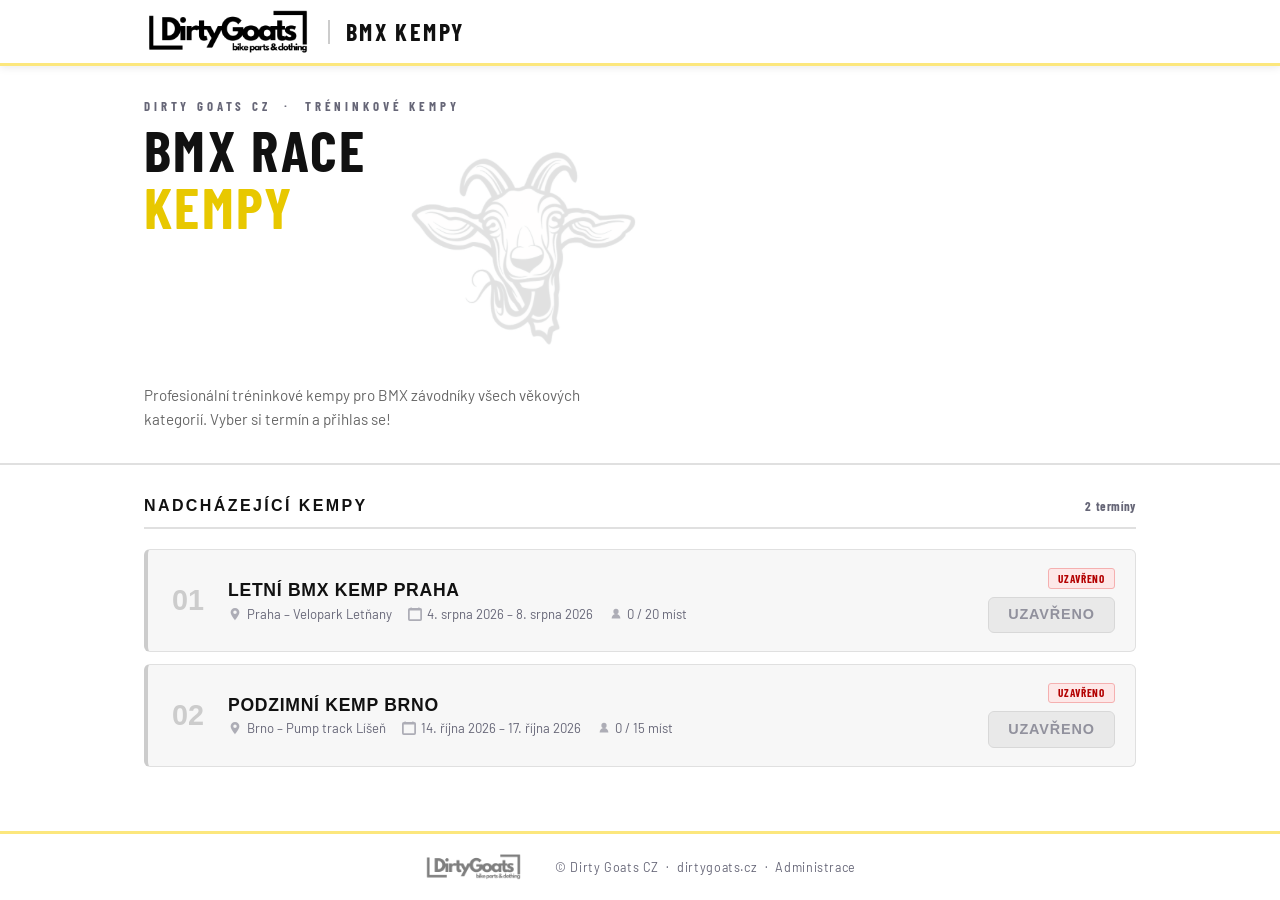
==== commit 263b49f2: "Hero: title+mascot in same flex row at equal height - Restructure HTML: eyebrow above, desc below, h" ====
--- a/index.html
+++ b/index.html
@@ -23,13 +23,12 @@
 
   <div class="hero">
     <div class="hero-inner">
-      <div class="hero-text">
-
-        <div class="hero-eyebrow">Dirty Goats CZ &nbsp;·&nbsp; Tréninkové kempy</div>
+      <div class="hero-eyebrow">Dirty Goats CZ &nbsp;·&nbsp; Tréninkové kempy</div>
+      <div class="hero-main">
         <h1 class="hero-title">BMX Race<br><span>Kempy</span></h1>
-        <p class="hero-desc">Profesionální tréninkové kempy pro BMX závodníky všech věkových kategorií. Vyber si termín a přihlas se!</p>
+        <img src="assets/brand/contact.png" alt="" class="hero-mascot-img" aria-hidden="true">
       </div>
-      <img src="assets/brand/contact.png" alt="" class="hero-mascot-img" aria-hidden="true">
+      <p class="hero-desc">Profesionální tréninkové kempy pro BMX závodníky všech věkových kategorií. Vyber si termín a přihlas se!</p>
     </div>
   </div>
 
--- a/assets/style.css
+++ b/assets/style.css
@@ -24,6 +24,7 @@
 }
 
 html { font-size: 16px; scroll-behavior: smooth; }
+.hidden { display: none !important; }
 body {
   background: var(--bg);
   color: var(--text);
@@ -72,56 +73,38 @@
 
 /* ===== Hero ===== */
 .hero {
-  background: var(--yellow);
-  border-bottom: 3px solid rgba(0,0,0,0.12);
-  padding: 2.5rem 1.5rem 2rem;
-  position: relative;
-  overflow: hidden;
-}
-/* diagonal stripe texture */
-.hero::before {
-  content: '';
-  position: absolute;
-  inset: 0;
-  background: repeating-linear-gradient(
-    -55deg,
-    transparent,
-    transparent 36px,
-    rgba(0,0,0,0.04) 36px,
-    rgba(0,0,0,0.04) 37px
-  );
-  pointer-events: none;
+  background: #fff;
+  border-bottom: 2px solid var(--border);
 }
 .hero-inner {
   max-width: 1040px;
   margin: 0 auto;
-  position: relative;
-  z-index: 1;
-  display: flex;
-  align-items: center;
-  justify-content: space-between;
-  gap: 2rem;
-}
-.hero-text { flex: 1; }
-/* goat watermark — mix-blend-mode:multiply makes white pixels vanish on yellow bg */
+  padding: 2rem 1.5rem;
+}
+.hero-eyebrow {
+  font-family: var(--font-cond);
+  font-size: 0.8rem;
+  font-weight: 700;
+  letter-spacing: 0.3em;
+  text-transform: uppercase;
+  color: var(--text-muted);
+  margin-bottom: 0.4rem;
+}
+/* title + mascot locked to same height */
+.hero-main {
+  display: flex;
+  align-items: stretch;
+  gap: 1.5rem;
+  margin-bottom: 0.75rem;
+}
 .hero-mascot-img {
-  width: 180px;
-  height: 180px;
+  width: auto;
   flex-shrink: 0;
   object-fit: contain;
   mix-blend-mode: multiply;
-  opacity: 0.25;
+  opacity: 0.12;
   pointer-events: none;
   user-select: none;
-}
-.hero-eyebrow {
-  font-family: var(--font-cond);
-  font-size: 0.82rem;
-  font-weight: 700;
-  letter-spacing: 0.3em;
-  text-transform: uppercase;
-  color: rgba(0,0,0,0.55);
-  margin-bottom: 0.5rem;
 }
 .hero-title {
   font-family: var(--font-cond);
@@ -133,7 +116,7 @@
   color: #111;
   margin-bottom: 0.9rem;
 }
-.hero-title span { color: #000; }
+.hero-title span { color: var(--yellow-dk); }
 .hero-desc {
   font-size: 0.95rem;
   color: rgba(0,0,0,0.6);
@@ -162,7 +145,7 @@
   font-family: var(--font-cond);
   font-size: 1rem;
   font-weight: 600;
-  color: var(--yellow);
+  color: #111;
   text-transform: uppercase;
   letter-spacing: 0.15em;
   flex: 1;
@@ -480,7 +463,8 @@
 
 /* ===== Responsive ===== */
 @media (max-width: 680px) {
-  .hero-mascot { display: none; }
+  .hero-mascot-img { display: none; }
+  .hero-main { margin-bottom: 0.5rem; }
   .camp-number { display: none; }
   .camp-card {
     flex-wrap: wrap;
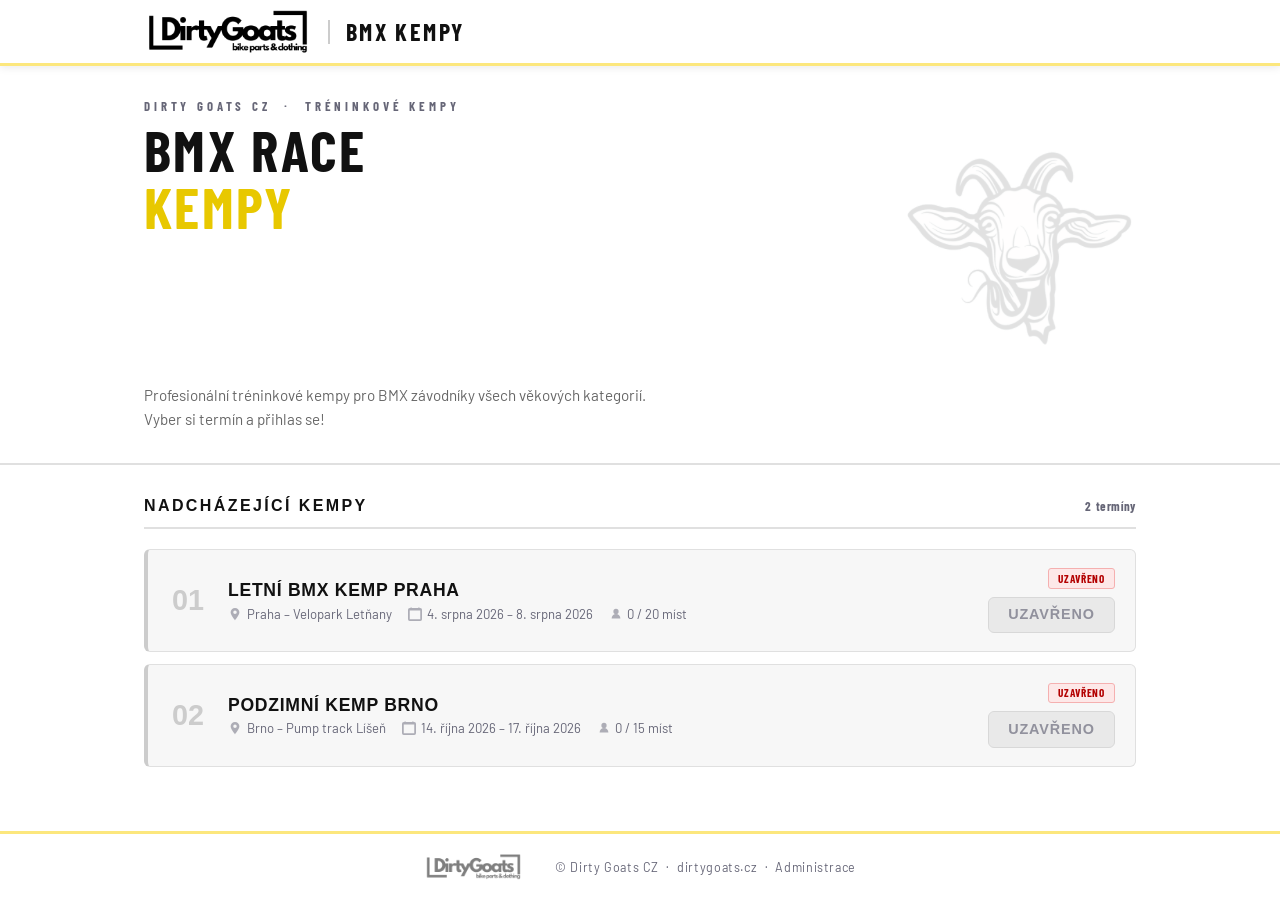
==== commit 06bd8fdf: "Hero: mascot right-aligned same height as title, always visible incl. mobile - hero-main: justify-co" ====
--- a/index.html
+++ b/index.html
@@ -28,7 +28,7 @@
         <h1 class="hero-title">BMX Race<br><span>Kempy</span></h1>
         <img src="assets/brand/contact.png" alt="" class="hero-mascot-img" aria-hidden="true">
       </div>
-      <p class="hero-desc">Profesionální tréninkové kempy pro BMX závodníky všech věkových kategorií. Vyber si termín a přihlas se!</p>
+      <p class="hero-desc">Profesionální tréninkové kempy pro BMX závodníky všech věkových kategorií.<br>Vyber si termín a přihlas se!</p>
     </div>
   </div>
 
--- a/assets/style.css
+++ b/assets/style.css
@@ -94,17 +94,20 @@
 .hero-main {
   display: flex;
   align-items: stretch;
-  gap: 1.5rem;
+  justify-content: space-between;
+  gap: 1rem;
   margin-bottom: 0.75rem;
 }
 .hero-mascot-img {
   width: auto;
   flex-shrink: 0;
   object-fit: contain;
+  object-position: right center;
   mix-blend-mode: multiply;
   opacity: 0.12;
   pointer-events: none;
   user-select: none;
+  align-self: stretch;
 }
 .hero-title {
   font-family: var(--font-cond);
@@ -114,14 +117,13 @@
   text-transform: uppercase;
   letter-spacing: 0.04em;
   color: #111;
-  margin-bottom: 0.9rem;
+  margin-bottom: 0;
 }
 .hero-title span { color: var(--yellow-dk); }
 .hero-desc {
   font-size: 0.95rem;
   color: rgba(0,0,0,0.6);
   line-height: 1.6;
-  max-width: 500px;
 }
 
 /* ===== Main ===== */
@@ -463,7 +465,6 @@
 
 /* ===== Responsive ===== */
 @media (max-width: 680px) {
-  .hero-mascot-img { display: none; }
   .hero-main { margin-bottom: 0.5rem; }
   .camp-number { display: none; }
   .camp-card {
